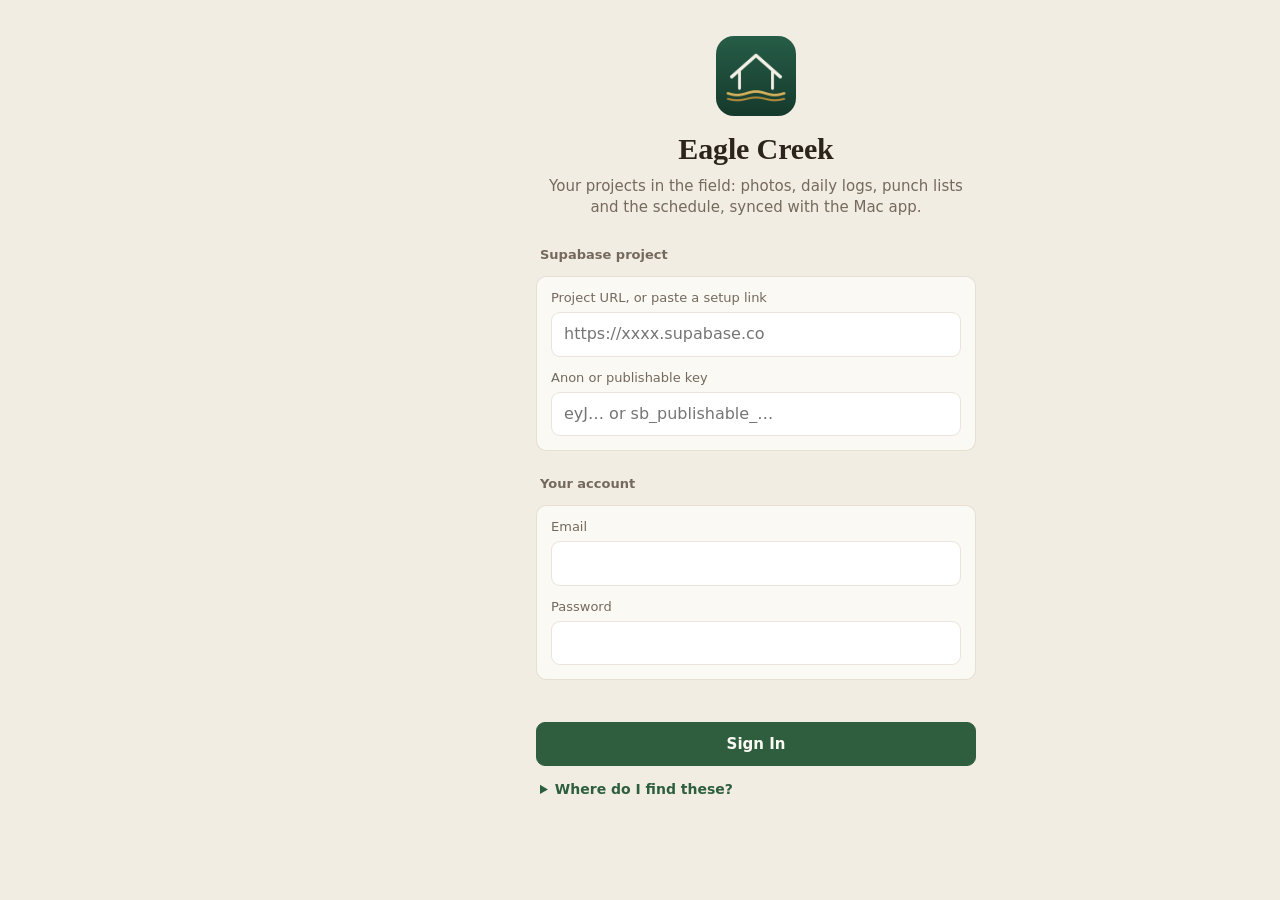
==== index.html @ 63105e5f "Add Trips & Mileage, Canadian dollars, contributions and days in the US - Trips tab: start a trip (d" ====
<!doctype html>
<html lang="en" data-theme="light">
<head>
<meta charset="utf-8">
<meta name="viewport" content="width=device-width, initial-scale=1, viewport-fit=cover">
<title>Eagle Creek</title>
<meta name="description" content="Eagle Creek in the field: projects, photos, daily logs, punch lists, schedules, documents and the calendar, synced with the Mac app.">
<meta name="theme-color" content="#F2EDE3">
<meta name="apple-mobile-web-app-capable" content="yes">
<meta name="mobile-web-app-capable" content="yes">
<meta name="apple-mobile-web-app-status-bar-style" content="default">
<meta name="apple-mobile-web-app-title" content="Eagle Creek">
<meta name="format-detection" content="telephone=no">
<link rel="manifest" href="manifest.webmanifest">
<link rel="icon" href="icon-32.png" sizes="32x32">
<link rel="apple-touch-icon" href="icon-180.png">
<script>
  // Light, Dark or match the device, chosen in Settings (Light by default, like the Mac app).
  (function () {
    var choice = 'light';
    try { choice = localStorage.getItem('ec-theme') || 'light'; } catch (e) {}
    var dark = choice === 'dark' || (choice === 'system' && window.matchMedia && matchMedia('(prefers-color-scheme: dark)').matches);
    document.documentElement.setAttribute('data-theme', dark ? 'dark' : 'light');
    document.querySelector('meta[name=theme-color]').setAttribute('content', dark ? '#1B1916' : '#F2EDE3');
  })();
</script>
<link rel="stylesheet" href="app.css">
</head>
<body>
<div id="app">
  <header class="top" id="top"></header>
  <main id="main"><div class="loading">Loading…</div></main>
  <nav class="tabs" id="tabs" aria-label="Screens"></nav>
</div>
<div id="sheet-root"></div>
<div id="toast" role="status" aria-live="polite"></div>
<input type="file" id="picker" hidden>
<script src="app.js"></script>
<script src="plans.js"></script>
<script src="contacts.js"></script>
  <script src="books.js"></script>
  <script src="budget.js"></script>
  <script src="money.js"></script>
  <script src="contracts.js"></script>
  <script src="travel.js"></script>
</body>
</html>
---- app.css ----
/* Eagle Creek — the Mac app's look on a phone: forest green, brass, saddle leather and
   parchment; flat cards with a hairline edge; serif headings and figures (New York). */
:root {
  --forest: #2E5E3E; --gold: #8F6E22; --leather: #86562F;
  --olive: #6B7A2E; --spruce: #2F6A5E; --plum: #7A4A5C; --tan: #9C7A4E; --clay: #A0573A;
  --walnut: #5E4632; --slate: #4A6679; --stone: #7C7469; --sage: #5F7F55;
  --success: #4A7533; --warning: #A8640F; --danger: #A63A2C;
  --page: #F2EDE3; --card: #FBF9F4; --sidebar: #E9E1D2; --field: #FFFFFF;
  --stroke: rgba(134, 86, 47, .16); --fill: rgba(134, 86, 47, .08); --divider: rgba(134, 86, 47, .13);
  --text: #2B241D; --muted: #74695C; --faint: #A0968A; --on-accent: #FBF9F4;
  --serif: ui-serif, "New York", "Iowan Old Style", Georgia, "Times New Roman", serif;
  --sans: -apple-system, BlinkMacSystemFont, "SF Pro Text", "Segoe UI", Roboto, system-ui, sans-serif;
  --radius: 10px;
  --safe-top: env(safe-area-inset-top, 0px);
  --safe-bottom: env(safe-area-inset-bottom, 0px);
  color-scheme: light;
}
:root[data-theme="dark"] {
  --forest: #4F8C60; --gold: #D2AE5A; --leather: #C99467;
  --olive: #B2BF6E; --spruce: #79B5A6; --plum: #C990A5; --tan: #CFAE80; --clay: #DB8F6E;
  --walnut: #B79A7E; --slate: #93AEC4; --stone: #A79F94; --sage: #A3C291;
  --success: #8DBA6F; --warning: #E39E43; --danger: #E5735E;
  --page: #1B1916; --card: #26231F; --sidebar: #201D19; --field: #1F1C19;
  --stroke: rgba(210, 174, 90, .14); --fill: rgba(210, 174, 90, .08); --divider: rgba(210, 174, 90, .11);
  --text: #EFE8DC; --muted: #A79F94; --faint: #7C7469; --on-accent: #FBF9F4;
  color-scheme: dark;
}

* { box-sizing: border-box; }
html { -webkit-text-size-adjust: 100%; background: var(--page); }
body {
  margin: 0; background: var(--page); color: var(--text);
  font: 16px/1.4 var(--sans); -webkit-font-smoothing: antialiased;
  overscroll-behavior-y: none;
}
button, input, select, textarea { font: inherit; color: inherit; }
a { color: var(--forest); text-decoration: none; }
h1, h2 { font-family: var(--serif); font-weight: 600; margin: 0; letter-spacing: -.005em; }
h1 { font-size: 22px; }
h2 { font-size: 17px; }
.muted { color: var(--muted); }
.small { font-size: 13px; }
.num { font-variant-numeric: tabular-nums; }
.hidden { display: none !important; }
.sr { position: absolute; width: 1px; height: 1px; overflow: hidden; clip: rect(0 0 0 0); }

/* ---------- Frame ---------- */
#app { min-height: 100vh; min-height: 100dvh; display: flex; flex-direction: column; }
header.top {
  position: sticky; top: 0; z-index: 20;
  padding: calc(var(--safe-top) + 8px) 12px 8px 16px;
  background: color-mix(in srgb, var(--page) 90%, transparent);
  backdrop-filter: saturate(1.3) blur(14px); -webkit-backdrop-filter: saturate(1.3) blur(14px);
  border-bottom: 1px solid var(--divider);
  display: flex; align-items: center; gap: 8px; min-height: 54px;
}
header.top.has-back { padding-left: 4px; }
header.top .title { flex: 1; min-width: 0; }
header.top .title h1 { white-space: nowrap; overflow: hidden; text-overflow: ellipsis; }
header.top .title .sub { font-size: 13px; color: var(--muted); white-space: nowrap; overflow: hidden; text-overflow: ellipsis; margin-top: 1px; }
main { flex: 1; width: 100%; max-width: 760px; margin: 0 auto; padding: 14px 16px calc(var(--safe-bottom) + 92px); }
.loading { padding: 60px 0; text-align: center; color: var(--muted); }

nav.tabs {
  position: fixed; left: 0; right: 0; bottom: 0; z-index: 30;
  display: flex; justify-content: space-around;
  padding: 5px 4px calc(var(--safe-bottom) + 5px);
  background: color-mix(in srgb, var(--sidebar) 94%, transparent);
  backdrop-filter: saturate(1.3) blur(14px); -webkit-backdrop-filter: saturate(1.3) blur(14px);
  border-top: 1px solid var(--divider);
}
nav.tabs .brand { display: none; }
nav.tabs a.wide-only { display: none; }
nav.tabs a {
  flex: 1; max-width: 120px; display: flex; flex-direction: column; align-items: center; gap: 2px;
  color: var(--muted); font-size: 11px; font-weight: 500; padding: 4px 0; border-radius: 8px;
  -webkit-tap-highlight-color: transparent;
}
nav.tabs a .ic { width: 25px; height: 25px; color: var(--tint); opacity: .62; }
nav.tabs a.on { color: var(--text); font-weight: 600; }
nav.tabs a.on .ic { opacity: 1; }

/* iPad landscape and computers: a sidebar, like the Mac. */
@media (min-width: 900px) {
  #app { padding-left: 232px; }
  nav.tabs {
    top: 0; bottom: 0; right: auto; width: 232px; flex-direction: column; justify-content: flex-start; gap: 2px;
    padding: calc(var(--safe-top) + 16px) 10px 16px; border-top: 0; border-right: 1px solid var(--divider);
    background: var(--sidebar);
  }
  nav.tabs .brand { display: flex; align-items: center; gap: 10px; padding: 2px 8px 16px; font-family: var(--serif); font-size: 19px; font-weight: 600; color: var(--text); }
  nav.tabs .brand img { width: 30px; height: 30px; border-radius: 7px; }
  nav.tabs a { flex: none; max-width: none; flex-direction: row; gap: 10px; font-size: 15px; padding: 8px 10px; }
  nav.tabs a.wide-only { display: flex; margin-top: auto; }
  nav.tabs a .ic { width: 20px; height: 20px; opacity: 1; }
  nav.tabs a.on { background: color-mix(in srgb, var(--forest) 14%, transparent); }
  main { padding-bottom: 40px; }
  #toast { bottom: 28px !important; }
}

/* ---------- Icons ---------- */
.ic { width: 20px; height: 20px; flex: none; stroke: currentColor; fill: none; stroke-width: 1.7; stroke-linecap: round; stroke-linejoin: round; }

/* ---------- Buttons ---------- */
.btn {
  display: inline-flex; align-items: center; justify-content: center; gap: 7px;
  min-height: 44px; padding: 0 16px; border-radius: 9px; border: 1px solid var(--stroke);
  background: var(--card); color: var(--text); font-weight: 500; font-size: 15px; cursor: pointer;
  -webkit-tap-highlight-color: transparent; white-space: nowrap;
}
.btn .ic { width: 18px; height: 18px; }
.btn:active { background: var(--fill); }
.btn.primary { background: var(--forest); border-color: var(--forest); color: var(--on-accent); font-weight: 600; }
.btn.primary:active { filter: brightness(.92); }
.btn.danger { color: var(--danger); }
.btn.link { background: none; border: 0; color: var(--forest); padding: 0 4px; min-height: 32px; font-weight: 500; }
.btn.block { width: 100%; }
.btn.sm { min-height: 34px; padding: 0 12px; font-size: 14px; border-radius: 8px; }
.btn[disabled] { opacity: .45; pointer-events: none; }
.btn-row { display: flex; gap: 10px; }
.btn-row > .btn { flex: 1; }
.icon-btn {
  width: 40px; height: 40px; border-radius: 9px; border: 0; background: transparent; color: var(--forest);
  display: inline-flex; align-items: center; justify-content: center; cursor: pointer; flex: none;
  -webkit-tap-highlight-color: transparent;
}
.icon-btn .ic { width: 23px; height: 23px; }
.icon-btn:active { background: var(--fill); }

/* Quick actions on a project's overview */
.actions { display: grid; grid-template-columns: repeat(3, 1fr); gap: 10px; margin-bottom: 14px; }
.action {
  display: flex; flex-direction: column; align-items: center; justify-content: center; gap: 6px; min-height: 76px;
  padding: 12px 6px; border-radius: var(--radius); background: var(--card); border: 1px solid var(--stroke);
  color: var(--text); font-size: 13px; font-weight: 500; cursor: pointer; text-align: center;
  -webkit-tap-highlight-color: transparent;
}
.action .ic { width: 25px; height: 25px; color: var(--forest); }
.action:active { background: var(--fill); }

/* ---------- Cards (the Mac's Card: serif title, link on the right) ---------- */
.card { background: var(--card); border: 1px solid var(--stroke); border-radius: var(--radius); padding: 14px 16px; margin-bottom: 14px; }
.card-head { display: flex; align-items: baseline; justify-content: space-between; gap: 8px; margin: 0 0 10px; }
.card-head h2 { font-size: 17px; }
.card-head .btn.link { font-size: 15px; min-height: 0; }
.card.flush { padding: 0; overflow: hidden; }
.card.flush > .card-head { padding: 13px 16px 0; margin-bottom: 4px; }

/* Grouped lists */
.row {
  display: flex; align-items: center; gap: 12px; padding: 11px 16px; min-height: 52px; width: 100%;
  color: inherit; cursor: pointer; background: none; border: 0; text-align: left; position: relative;
  -webkit-tap-highlight-color: transparent;
}
.row + .row::before { content: ""; position: absolute; top: 0; left: 16px; right: 0; border-top: 1px solid var(--divider); }
.row:active { background: var(--fill); }
.row .main { flex: 1; min-width: 0; }
.row .t { font-weight: 500; overflow: hidden; text-overflow: ellipsis; overflow-wrap: anywhere; }
.row .s { font-size: 13px; color: var(--muted); margin-top: 2px; overflow-wrap: anywhere; }
.row .s.alert { color: var(--danger); }
.row .end { flex: none; text-align: right; font-size: 13px; color: var(--muted); display: flex; flex-direction: column; align-items: flex-end; gap: 3px; }
.row .chev { color: var(--faint); width: 16px; height: 16px; }
.row .glyph { width: 22px; height: 22px; flex: none; color: var(--tint, var(--forest)); }
.row.static { cursor: default; }
.row.static:active { background: none; }
.group-toggle { display: flex; align-items: center; justify-content: space-between; width: 100%; background: none; border: 0; padding: 4px 2px; margin: 4px 0 8px; cursor: pointer; color: var(--text); }
.group-toggle h2 { font-size: 17px; }
.group-toggle .ic { color: var(--muted); width: 18px; height: 18px; transition: transform .15s; }
.group-toggle.open .ic { transform: rotate(90deg); }
.page-bar { display: flex; align-items: center; justify-content: space-between; gap: 10px; margin: 0 2px 10px; min-height: 34px; }
.page-bar .count { color: var(--muted); font-size: 15px; }
.check-label { display: inline-flex; align-items: center; gap: 7px; font-size: 15px; color: var(--text); cursor: pointer; }
.check-label input { width: 19px; height: 19px; accent-color: var(--forest); margin: 0; }

/* Status pill (the Mac's StatusPill): dot in the status colour, label in text colour. */
.pill {
  display: inline-flex; align-items: center; gap: 5px; padding: 2px 8px; border-radius: 999px;
  font-size: 12.5px; font-weight: 500; white-space: nowrap; line-height: 1.5; color: var(--text);
  background: color-mix(in srgb, var(--c, var(--stone)) 13%, transparent);
}
.pill::before { content: ""; width: 7px; height: 7px; border-radius: 50%; background: var(--c, var(--stone)); flex: none; }
.dot-label { display: inline-flex; align-items: center; gap: 5px; }
.dot-label::before { content: ""; width: 6px; height: 6px; border-radius: 50%; background: var(--c, var(--stone)); flex: none; }
.alert-text { color: var(--danger); }

/* Metric tiles (the Mac's MetricTile): brass title, serif figure, a light wash. */
.tiles { display: grid; grid-template-columns: repeat(3, 1fr); gap: 10px; margin-bottom: 14px; }
.tile {
  --a: var(--gold);
  padding: 11px 12px; border-radius: var(--radius); min-width: 0;
  background: linear-gradient(color-mix(in srgb, var(--a) 7%, transparent), color-mix(in srgb, var(--a) 7%, transparent)), var(--card);
  border: 1px solid color-mix(in srgb, var(--a) 22%, transparent);
}
.tile .tt { font-size: 13px; font-weight: 500; color: var(--a); line-height: 1.25; overflow-wrap: anywhere; }
.tile .tv { font-family: var(--serif); font-size: 23px; font-weight: 600; font-variant-numeric: tabular-nums; margin-top: 2px; white-space: nowrap; overflow: hidden; text-overflow: ellipsis; }
.tile .td { font-size: 12px; color: var(--muted); margin-top: 1px; line-height: 1.3; overflow: hidden; display: -webkit-box; -webkit-line-clamp: 2; -webkit-box-orient: vertical; overflow-wrap: anywhere; }
.progress { height: 5px; border-radius: 3px; background: var(--fill); overflow: hidden; margin-top: 6px; }
.progress > i { display: block; height: 100%; background: var(--forest); border-radius: 3px; }

/* Page switcher inside a project (the Mac's section pages) */
.seg { display: flex; gap: 6px; overflow-x: auto; scrollbar-width: none; margin: 0 -16px 14px; padding: 2px 16px; scroll-padding: 0 16px; -webkit-overflow-scrolling: touch; }
.seg::-webkit-scrollbar { display: none; }
.seg a, .seg button {
  flex: none; padding: 7px 13px; border-radius: 999px; background: var(--fill); color: var(--text);
  font-size: 14px; font-weight: 500; border: 0; cursor: pointer; white-space: nowrap; -webkit-tap-highlight-color: transparent;
}
.seg .on { background: var(--forest); color: var(--on-accent); font-weight: 600; }
/* The pages inside a section: underlined tabs under the section pills. */
.seg + .seg.sub { margin-top: -6px; }
.seg.sub { gap: 18px; border-bottom: 1px solid var(--divider); padding-bottom: 0; margin-bottom: 14px; }
.seg.sub a, .seg.sub button { background: none; border-radius: 0; padding: 6px 0 9px; color: var(--muted); font-size: 14.5px; border-bottom: 2px solid transparent; margin-bottom: -1px; }
.seg.sub .on { background: none; color: var(--text); border-bottom-color: var(--forest); }
.segmented { display: flex; background: var(--fill); border-radius: 9px; padding: 2px; gap: 2px; }
.segmented button { flex: 1; min-width: 0; border: 0; background: transparent; padding: 8px 4px; border-radius: 7px; font-size: 13.5px; font-weight: 500; cursor: pointer; color: var(--text); white-space: nowrap; overflow: hidden; text-overflow: ellipsis; }
.segmented button.on { background: var(--card); box-shadow: 0 1px 2px rgba(0, 0, 0, .12), 0 0 0 .5px var(--stroke); font-weight: 600; }

/* Empty states (the Mac's ContentUnavailableView) */
.empty { padding: 30px 20px; text-align: center; }
.empty .ic { width: 34px; height: 34px; color: var(--faint); margin-bottom: 8px; }
.empty .et { font-weight: 600; font-size: 17px; }
.empty .ed { color: var(--muted); font-size: 15px; margin: 4px auto 0; max-width: 34ch; }
.empty .btn { margin-top: 14px; }
.empty .btn-row .btn { margin-top: 0; flex: 0 0 auto; }
.empty-line { padding: 14px 16px; color: var(--muted); font-size: 15px; }
.all-clear { display: flex; align-items: center; gap: 8px; padding: 13px 16px; color: var(--muted); font-size: 15px; }
.all-clear .ic { color: var(--success); }

/* ---------- Forms (grouped, like the Mac's Form) ---------- */
.form-section { margin-bottom: 18px; }
.form-section > .fs-head { display: flex; align-items: center; justify-content: space-between; gap: 8px; font-size: 13px; font-weight: 600; color: var(--muted); margin: 0 4px 6px; min-height: 30px; }
.form-section > .fs-foot { font-size: 13px; color: var(--muted); margin: 6px 4px 0; }
.form-card { background: var(--card); border: 1px solid var(--stroke); border-radius: var(--radius); padding: 12px 14px 2px; }
.field { display: block; margin-bottom: 12px; min-width: 0; }
.field > span { display: block; font-size: 13px; font-weight: 500; color: var(--muted); margin-bottom: 5px; }
.input, .field input, .field select, .field textarea {
  width: 100%; min-height: 44px; padding: 10px 12px; border-radius: 9px; display: block;
  border: 1px solid var(--stroke); background: var(--field); color: var(--text); font-size: 16px;
  -webkit-appearance: none; appearance: none; min-width: 0;
}
.field input[type=date], .field input[type=time] { line-height: 22px; }
.field input[type=range] { -webkit-appearance: auto; appearance: auto; accent-color: var(--forest); padding: 0; border: 0; background: none; min-height: 36px; }
.field select { background-image: linear-gradient(45deg, transparent 50%, var(--muted) 50%), linear-gradient(135deg, var(--muted) 50%, transparent 50%); background-position: calc(100% - 18px) 19px, calc(100% - 13px) 19px; background-size: 5px 5px; background-repeat: no-repeat; padding-right: 32px; }
.field textarea { min-height: 46px; resize: none; line-height: 1.45; overflow: hidden; }
.input:focus, .field input:focus, .field select:focus, .field textarea:focus { outline: 2px solid color-mix(in srgb, var(--forest) 55%, transparent); outline-offset: -1px; }
.two { display: grid; grid-template-columns: 1fr 1fr; gap: 10px; }
.crew-grid { display: grid; grid-template-columns: minmax(0, 1.6fr) minmax(0, .7fr) minmax(0, .7fr); gap: 8px; }
.toggle { display: flex; align-items: center; justify-content: space-between; gap: 12px; min-height: 44px; margin-bottom: 10px; font-size: 15px; cursor: pointer; }
.toggle input { appearance: none; -webkit-appearance: none; width: 51px; height: 31px; border-radius: 16px; background: var(--fill); position: relative; cursor: pointer; border: 1px solid var(--stroke); flex: none; transition: background .15s; margin: 0; }
.toggle input::after { content: ""; position: absolute; top: 2px; left: 2px; width: 25px; height: 25px; border-radius: 50%; background: #fff; box-shadow: 0 1px 3px rgba(0,0,0,.25); transition: transform .15s; }
.toggle input:checked { background: var(--forest); border-color: var(--forest); }
.toggle input:checked::after { transform: translateX(20px); }
.chips { display: flex; flex-wrap: wrap; gap: 6px; margin: -4px 0 12px; }
.chips button { border: 1px solid var(--stroke); background: var(--field); border-radius: 999px; padding: 5px 11px; font-size: 13.5px; cursor: pointer; color: var(--text); }
.chips button:active, .chips button.on { background: var(--forest); color: var(--on-accent); border-color: var(--forest); }
.search { position: relative; margin-bottom: 14px; }
.search input { padding-left: 38px; background: var(--card); }
.search .ic { position: absolute; left: 12px; top: 12px; color: var(--muted); }
.crew { border-top: 1px solid var(--divider); padding-top: 12px; margin-top: 2px; }
.crew:first-child { border-top: 0; padding-top: 0; margin-top: 0; }
.crew-head { display: flex; justify-content: space-between; align-items: center; margin-bottom: 4px; font-size: 13px; font-weight: 600; color: var(--muted); }
.saved-note { font-size: 13px; color: var(--muted); text-align: center; margin: 4px 0 12px; min-height: 18px; }

/* ---------- Photos ---------- */
.grid { display: grid; grid-template-columns: repeat(auto-fill, minmax(104px, 1fr)); gap: 3px; border-radius: var(--radius); overflow: hidden; }
.thumb { position: relative; aspect-ratio: 1; background: var(--fill); border: 0; padding: 0; cursor: pointer; overflow: hidden; display: flex; align-items: center; justify-content: center; color: var(--faint); }
.thumb img { width: 100%; height: 100%; object-fit: cover; display: block; }
.thumb .badge { position: absolute; left: 5px; bottom: 5px; background: rgba(27, 25, 22, .62); color: #fff; font-size: 11px; font-weight: 500; padding: 1px 6px; border-radius: 5px; }
.day-label { font-size: 13px; font-weight: 600; color: var(--muted); margin: 16px 4px 6px; }
.day-label:first-child { margin-top: 4px; }

/* ---------- Sheets ---------- */
.sheet-backdrop { position: fixed; inset: 0; z-index: 50; background: rgba(27, 22, 16, .4); display: flex; align-items: flex-end; justify-content: center; animation: fade .15s ease-out; }
.sheet {
  width: 100%; max-width: 600px; max-height: calc(100dvh - var(--safe-top) - 20px); overflow-y: auto; overscroll-behavior: contain;
  background: var(--page); border-radius: 14px 14px 0 0; padding: 6px 16px calc(var(--safe-bottom) + 16px);
  box-shadow: 0 -6px 24px rgba(0,0,0,.16); animation: rise .2s ease-out; -webkit-overflow-scrolling: touch;
}
@media (min-width: 700px) { .sheet-backdrop { align-items: center; padding: 20px; } .sheet { border-radius: 14px; } }
.sheet .grab { width: 36px; height: 5px; border-radius: 3px; background: var(--stroke); margin: 4px auto 10px; }
.sheet-head { display: flex; align-items: center; justify-content: space-between; gap: 10px; margin: 0 0 12px; }
.sheet-head .sh-sub { font-size: 13px; color: var(--muted); margin-top: 2px; }
.sheet-actions { display: flex; gap: 10px; margin-top: 4px; }
.sheet-actions .btn { flex: 1; }
.sheet .form-card { background: var(--card); }
@keyframes rise { from { transform: translateY(40px); opacity: .6; } to { transform: none; opacity: 1; } }
@keyframes fade { from { opacity: 0; } to { opacity: 1; } }

/* ---------- Viewer ---------- */
.viewer { position: fixed; inset: 0; z-index: 60; background: #12100E; color: #F2EDE3; display: flex; flex-direction: column; }
.viewer-bar { display: flex; align-items: center; gap: 6px; padding: calc(var(--safe-top) + 6px) 8px 6px; }
.viewer-bar .t { flex: 1; min-width: 0; font-weight: 600; white-space: nowrap; overflow: hidden; text-overflow: ellipsis; text-align: center; }
.viewer-bar .icon-btn, .viewer-foot .icon-btn { color: #F2EDE3; }
.viewer-body { flex: 1; min-height: 0; display: flex; align-items: center; justify-content: center; overflow: auto; position: relative; touch-action: pan-x pan-y pinch-zoom; }
.viewer-body > img { max-width: 100%; max-height: 100%; object-fit: contain; user-select: none; -webkit-user-select: none; }
.viewer-body iframe { width: 100%; height: 100%; border: 0; background: #fff; }
.viewer-msg { padding: 24px; text-align: center; color: #CFC6B8; max-width: 36ch; }
.pdf-pages { align-self: flex-start; width: 100%; padding: 8px 0 20px; display: flex; flex-direction: column; align-items: center; gap: 10px; min-width: min-content; }
.pdf-page { background: #fff; box-shadow: 0 1px 6px rgba(0,0,0,.4); flex: none; }
.pdf-page canvas { display: block; width: 100%; height: 100%; }
.viewer-nav { position: absolute; top: 50%; transform: translateY(-50%); width: 44px; height: 64px; border: 0; background: rgba(0,0,0,.28); color: #fff; border-radius: 10px; display: flex; align-items: center; justify-content: center; cursor: pointer; }
.viewer-nav.prev { left: 6px; } .viewer-nav.next { right: 6px; }
.viewer-foot { padding: 8px 12px calc(var(--safe-bottom) + 10px); display: flex; flex-direction: column; gap: 8px; align-items: center; font-size: 13px; color: #CFC6B8; }
.viewer-foot .btns { display: flex; gap: 8px; flex-wrap: wrap; justify-content: center; }
.viewer-foot .btn { background: rgba(255,255,255,.1); color: #F2EDE3; border-color: transparent; }
.viewer-foot .btn.danger { color: #E5735E; }
.zoom { display: flex; align-items: center; gap: 4px; }

/* ---------- Calendar ---------- */
.week-strip { display: grid; grid-template-columns: repeat(7, 1fr); gap: 2px; margin-bottom: 12px; }
.week-strip button { border: 0; background: transparent; padding: 4px 0; border-radius: 10px; cursor: pointer; display: flex; flex-direction: column; align-items: center; gap: 2px; color: var(--text); -webkit-tap-highlight-color: transparent; }
.week-strip .dow { font-size: 11px; color: var(--muted); font-weight: 600; }
.week-strip .dn { font-family: var(--serif); font-size: 19px; font-weight: 600; width: 36px; height: 36px; display: flex; align-items: center; justify-content: center; border-radius: 50%; font-variant-numeric: tabular-nums; }
.week-strip .today .dn { color: var(--clay); }
.week-strip .sel .dn { background: var(--forest); color: var(--on-accent); }
.week-strip .mark { width: 5px; height: 5px; border-radius: 50%; background: transparent; }
.week-strip .has .mark { background: var(--gold); }
.cal-nav { display: flex; align-items: center; justify-content: space-between; margin-bottom: 6px; }
.cal-nav h2 { flex: 1; text-align: center; font-size: 19px; }
.cal-tools { display: flex; gap: 10px; align-items: center; margin-bottom: 14px; }
.cal-tools .segmented { flex: 1; }
.ev-bar { width: 4px; align-self: stretch; border-radius: 2px; background: var(--c, var(--forest)); flex: none; }
.ev-time { width: 66px; flex: none; font-size: 13px; color: var(--muted); font-variant-numeric: tabular-nums; }
.done-t { text-decoration: line-through; color: var(--muted); }
.diamond { color: var(--gold); font-size: .85em; }

/* Punch list checkbox (the Mac's square check) */
.check { width: 30px; height: 30px; flex: none; display: flex; align-items: center; justify-content: center; background: none; border: 0; padding: 0; cursor: pointer; color: var(--faint); margin: -4px -2px -4px -4px; }
.check .box { width: 22px; height: 22px; border-radius: 5px; border: 1.7px solid currentColor; display: flex; align-items: center; justify-content: center; }
.check .box .ic { width: 15px; height: 15px; stroke-width: 3; color: transparent; }
.check.on { color: var(--success); }
.check.on .box { background: var(--success); }
.check.on .box .ic { color: #fff; }
.pnum { width: 24px; flex: none; text-align: right; color: var(--muted); font-variant-numeric: tabular-nums; font-size: 15px; }

/* Sync status in the header (the Mac's sync bar) */
.sync-pill { display: inline-flex; align-items: center; gap: 6px; padding: 6px 10px; border-radius: 999px; background: var(--fill); font-size: 12px; font-weight: 500; color: var(--muted); border: 0; cursor: pointer; white-space: nowrap; max-width: 46vw; overflow: hidden; text-overflow: ellipsis; flex: none; }
.sync-pill i { width: 7px; height: 7px; border-radius: 50%; background: var(--success); flex: none; }
.sync-pill.busy i { background: var(--gold); animation: pulse 1s infinite alternate; }
.sync-pill.wait i { background: var(--stone); }
.sync-pill.err { color: var(--warning); }
.sync-pill.err i { background: var(--warning); }
@keyframes pulse { to { opacity: .3; } }
.banner { display: flex; gap: 10px; align-items: flex-start; border-radius: var(--radius); padding: 10px 14px; margin-bottom: 14px; font-size: 14px; background: color-mix(in srgb, var(--c, var(--warning)) 12%, var(--card)); border: 1px solid color-mix(in srgb, var(--c, var(--warning)) 28%, transparent); }
.banner .ic { color: var(--c, var(--warning)); margin-top: 1px; }

#toast { position: fixed; left: 50%; bottom: calc(var(--safe-bottom) + 80px); transform: translateX(-50%) translateY(16px); opacity: 0; z-index: 70; background: #2B241D; color: #FBF9F4; padding: 10px 16px; border-radius: 10px; font-size: 14px; font-weight: 500; transition: opacity .2s, transform .2s; pointer-events: none; max-width: calc(100vw - 32px); box-shadow: 0 6px 20px rgba(0,0,0,.22); text-align: center; }
:root[data-theme="dark"] #toast { background: #EFE8DC; color: #1B1916; }
#toast.show { opacity: 1; transform: translateX(-50%); }

/* ---------- Sign in ---------- */
.welcome { max-width: 440px; margin: 0 auto; padding-top: calc(var(--safe-top) + 22px); }
.welcome .logo { width: 80px; height: 80px; border-radius: 18px; display: block; margin: 0 auto 12px; }
.welcome h1 { text-align: center; font-size: 30px; }
.welcome .lede { text-align: center; color: var(--muted); margin: 6px 0 22px; font-size: 15px; }
details.help { margin: 14px 4px 0; font-size: 14px; color: var(--muted); }
details.help summary { cursor: pointer; font-weight: 600; color: var(--forest); }
details.help ol { padding-left: 20px; margin: 8px 0 0; }
details.help li + li { margin-top: 6px; }
.err-text { color: var(--danger); font-size: 14px; margin: 0 0 10px; min-height: 1em; }
.kv { display: flex; justify-content: space-between; gap: 12px; padding: 11px 0; font-size: 15px; }
.kv + .kv { border-top: 1px solid var(--divider); }
.kv span:last-child { color: var(--muted); text-align: right; overflow-wrap: break-word; }
.kv span.alert-text { color: var(--danger); }
.note { font-size: 13px; color: var(--muted); margin: 8px 0 2px; }

/* ---------- Plan reader (plans.js) ---------- */
.plan { position: fixed; inset: 0; z-index: 60; background: #12100E; color: #F2EDE3; display: flex; flex-direction: column; user-select: none; -webkit-user-select: none; }
.plan-top { display: flex; align-items: center; gap: 2px; padding: calc(var(--safe-top) + 6px) 6px 6px; background: #1B1916; border-bottom: 1px solid rgba(255,255,255,.08); }
.plan-top .icon-btn { color: #F2EDE3; }
.plan-top .icon-btn[disabled] { opacity: .3; }
.plan-title { flex: 1; min-width: 0; background: none; border: 0; color: #F2EDE3; text-align: left; padding: 4px 6px; cursor: pointer; border-radius: 8px; display: flex; flex-direction: column; }
.plan-title:active { background: rgba(255,255,255,.08); }
.plan-title .pt-name { font-family: var(--serif); font-weight: 600; font-size: 17px; white-space: nowrap; overflow: hidden; text-overflow: ellipsis; }
.plan-title .pt-sub { font-size: 12.5px; color: #CFC6B8; white-space: nowrap; overflow: hidden; text-overflow: ellipsis; }
.plan-stage { position: relative; flex: 1; min-height: 0; overflow: hidden; background: #3A3530; touch-action: none; cursor: grab; }
.plan-stage:active { cursor: grabbing; }
.plan-base, .plan-detail { position: absolute; left: 0; top: 0; transform-origin: 0 0; will-change: transform; image-rendering: auto; }
.plan-base { background: #fff; box-shadow: 0 2px 14px rgba(0,0,0,.45); }
.plan-detail { pointer-events: none; }
.plan-ink { position: absolute; inset: 0; width: 100%; height: 100%; pointer-events: none; overflow: visible; }
.plan-loupe { position: absolute; width: 128px; height: 128px; border-radius: 50%; border: 3px solid #fff; box-shadow: 0 4px 18px rgba(0,0,0,.5); display: none; pointer-events: none; background: #fff; }
.plan-msg { position: absolute; inset: 0; display: flex; align-items: center; justify-content: center; text-align: center; padding: 24px; color: #CFC6B8; }
.plan-chip { position: absolute; right: 10px; top: 10px; display: inline-flex; align-items: center; gap: 6px; border: 0; border-radius: 999px; padding: 7px 12px; background: rgba(27, 25, 22, .78); color: #F2EDE3; font-size: 13px; font-weight: 600; cursor: pointer; backdrop-filter: blur(8px); -webkit-backdrop-filter: blur(8px); }
.plan-chip .ic { width: 16px; height: 16px; }
.plan-bar { background: #1B1916; border-top: 1px solid rgba(255,255,255,.08); padding-bottom: var(--safe-bottom); }
.plan-tools { display: flex; justify-content: space-around; padding: 4px 4px 6px; }
.plan-tools .pt { flex: 1; max-width: 92px; display: flex; flex-direction: column; align-items: center; gap: 2px; padding: 6px 0 5px; border: 0; border-radius: 10px; background: none; color: #CFC6B8; font-size: 11.5px; font-weight: 500; cursor: pointer; -webkit-tap-highlight-color: transparent; }
.plan-tools .pt .ic { width: 24px; height: 24px; }
.plan-tools .pt.on { background: #2E5E3E; color: #fff; }
.plan-tools .pt[disabled] { opacity: .35; }
.plan-help { display: flex; align-items: center; gap: 8px; padding: 8px 10px 4px 14px; min-height: 48px; }
.plan-help .ph-text { flex: 1; font-size: 14px; color: #F2EDE3; line-height: 1.3; }
.plan-help .ph-btns { display: flex; align-items: center; gap: 4px; }
.plan-help .icon-btn { color: #F2EDE3; }
.plan-help .icon-btn.on { background: #2E5E3E; }
.plan-help .btn { background: rgba(255,255,255,.1); border-color: transparent; color: #F2EDE3; }
.plan-help .btn.primary { background: #4F8C60; }
.plan-info { padding: 10px 12px 8px; }
.pi-row { display: flex; align-items: center; gap: 10px; }
.pi-row + .pi-row { margin-top: 8px; }
.pi-row .input { flex: 1; min-height: 40px; padding: 8px 12px; background: #2A2622; border-color: rgba(255,255,255,.12); color: #F2EDE3; }
.pi-row .btn { background: rgba(255,255,255,.1); border-color: transparent; color: #F2EDE3; }
.pi-value { flex: 1; font-size: 15px; color: #CFC6B8; }
.pi-value b { color: #F2EDE3; font-family: var(--serif); font-size: 19px; font-variant-numeric: tabular-nums; margin-right: 2px; }
.pi-dot { width: 14px; height: 14px; border-radius: 50%; flex: none; }
.pi-swatches { display: flex; gap: 6px; }
.pi-swatch { width: 24px; height: 24px; border-radius: 50%; border: 2px solid transparent; cursor: pointer; padding: 0; }
.pi-swatch.on { border-color: #fff; box-shadow: 0 0 0 1.5px rgba(0,0,0,.4); }
.danger-ic { color: #E5735E !important; }
.pi-hint { font-size: 12px; color: #A79F94; margin-top: 6px; }
.plan .plan-dialog .sheet { color: var(--text); }
.plan-dialog, .plan-dialog input, .pi-row input { user-select: text; -webkit-user-select: text; }
.kv span.total-v { color: var(--text); font-family: var(--serif); font-weight: 600; font-size: 17px; font-variant-numeric: tabular-nums; }

/* ---------- Budget, selections, money ---------- */
.card-total { display: inline-flex; align-items: center; gap: 2px; font-family: var(--serif); font-weight: 600; font-size: 16px; font-variant-numeric: tabular-nums; color: var(--text); }
.icon-btn.sm { width: 32px; height: 32px; margin: -6px -8px -6px 0; }
.icon-btn.sm .ic { width: 20px; height: 20px; }
.row .amt { color: var(--text); font-size: 15px; font-variant-numeric: tabular-nums; font-weight: 500; }
.row.na .t, .row.na .s { text-decoration: line-through; opacity: .6; }
.progress.thin { height: 3px; margin-top: 7px; }
.three { display: grid; grid-template-columns: .8fr 1fr 1.2fr; gap: 10px; }
.stack-btns { display: flex; flex-direction: column; gap: 10px; align-items: stretch; max-width: 320px; margin: 16px auto 0; }
.stack-btns .btn { margin-top: 0; }
.field > span.input-with-btn { display: flex; gap: 6px; align-items: center; margin: 0; font-size: 16px; font-weight: 400; color: var(--text); }
.input-with-btn input { flex: 1; }
.warn-text { color: var(--warning) !important; }
.status-chips button.on { background: var(--c, var(--forest)); border-color: var(--c, var(--forest)); }
.tiles.four { grid-template-columns: repeat(2, 1fr); }
@media (min-width: 700px) { .tiles.four { grid-template-columns: repeat(4, 1fr); } }
.tiles.aging { grid-template-columns: repeat(5, minmax(0, 1fr)); gap: 6px; }
.tiles.aging .tile { padding: 8px; }
.tiles.aging .tv { font-size: 16px; }
.tiles.aging .tt { font-size: 11px; }
.filters { display: flex; gap: 8px; margin: -4px 0 14px; flex-wrap: wrap; }
.filters .input, .filters select { flex: 1 1 140px; min-height: 38px; padding: 7px 30px 7px 10px; font-size: 15px; background-color: var(--card); width: auto; }
.filters select { background-image: linear-gradient(45deg, transparent 50%, var(--muted) 50%), linear-gradient(135deg, var(--muted) 50%, transparent 50%); background-position: calc(100% - 16px) 16px, calc(100% - 11px) 16px; background-size: 5px 5px; background-repeat: no-repeat; -webkit-appearance: none; appearance: none; }
.inline-date { display: flex; align-items: center; gap: 8px; flex: 1 1 200px; font-size: 14px; color: var(--muted); }
.inline-date .input { flex: 1; }
.cash-chart { display: flex; align-items: flex-end; gap: 6px; height: 150px; padding: 6px 0 0; }
.cc-col { flex: 1; display: flex; flex-direction: column; align-items: center; height: 100%; min-width: 0; }
.cc-bars { flex: 1; width: 100%; display: flex; align-items: flex-end; justify-content: center; gap: 3px; }
.cc-bars i { display: block; width: 40%; max-width: 18px; border-radius: 3px 3px 0 0; min-height: 1px; }
.cc-bars i.in, .cc-legend i.in { background: var(--forest); }
.cc-bars i.out, .cc-legend i.out { background: var(--clay); }
.cc-label { font-size: 11px; color: var(--muted); margin-top: 4px; }
.cc-legend { display: flex; gap: 14px; font-size: 12px; color: var(--muted); margin: 8px 0 2px; }
.cc-legend span { display: inline-flex; align-items: center; gap: 5px; }
.cc-legend i { width: 9px; height: 9px; border-radius: 2px; display: inline-block; }
.bva { padding: 0 16px 10px; font-size: 14px; }
.bva-row { display: grid; grid-template-columns: 1.3fr 1fr 1fr 1fr; gap: 6px; padding: 7px 0; font-variant-numeric: tabular-nums; }
.bva-row + .bva-row { border-top: 1px solid var(--divider); }
.bva-row span:not(:first-child) { text-align: right; }
.bva-row.head { font-size: 12px; font-weight: 600; color: var(--muted); }
.bva-row.total { font-weight: 600; }
.mini-thumb { width: 40px; height: 40px; border-radius: 6px; overflow: hidden; background: var(--fill); flex: none; display: flex; align-items: center; justify-content: center; color: var(--faint); }
.mini-thumb img { width: 100%; height: 100%; object-fit: cover; }
details.draw-items { padding: 0 16px 10px; font-size: 15px; }
details.draw-items summary { cursor: pointer; color: var(--forest); font-weight: 500; padding: 4px 0 8px; }
.draw-files { grid-template-columns: repeat(auto-fill, minmax(72px, 1fr)); }
.card.flush > .card-head .pill { flex: none; }
.btn-row.wrap { flex-wrap: wrap; }
.btn-row.wrap > .btn { flex: 1 1 auto; }
a.kv { color: inherit; }
/* ---------- Trips ---------- */
.receipt-strip { display: grid; grid-template-columns: repeat(auto-fill, minmax(72px, 1fr)); gap: 6px; margin-bottom: 10px; border-radius: var(--radius); overflow: hidden; }
.receipt-strip:empty { display: none; }
.receipt-strip .thumb { border-radius: 8px; }
.chip-check { display: inline-flex; cursor: pointer; }
.chip-check input { position: absolute; opacity: 0; pointer-events: none; }
.chip-check span { border: 1px solid var(--stroke); background: var(--field); border-radius: 999px; padding: 5px 11px; font-size: 13.5px; color: var(--text); }
.chip-check input:checked + span { background: var(--forest); color: var(--on-accent); border-color: var(--forest); }
.chip-check input:focus-visible + span { outline: 2px solid color-mix(in srgb, var(--forest) 55%, transparent); }
.page-bar .count.small { flex: 1; min-width: 0; }
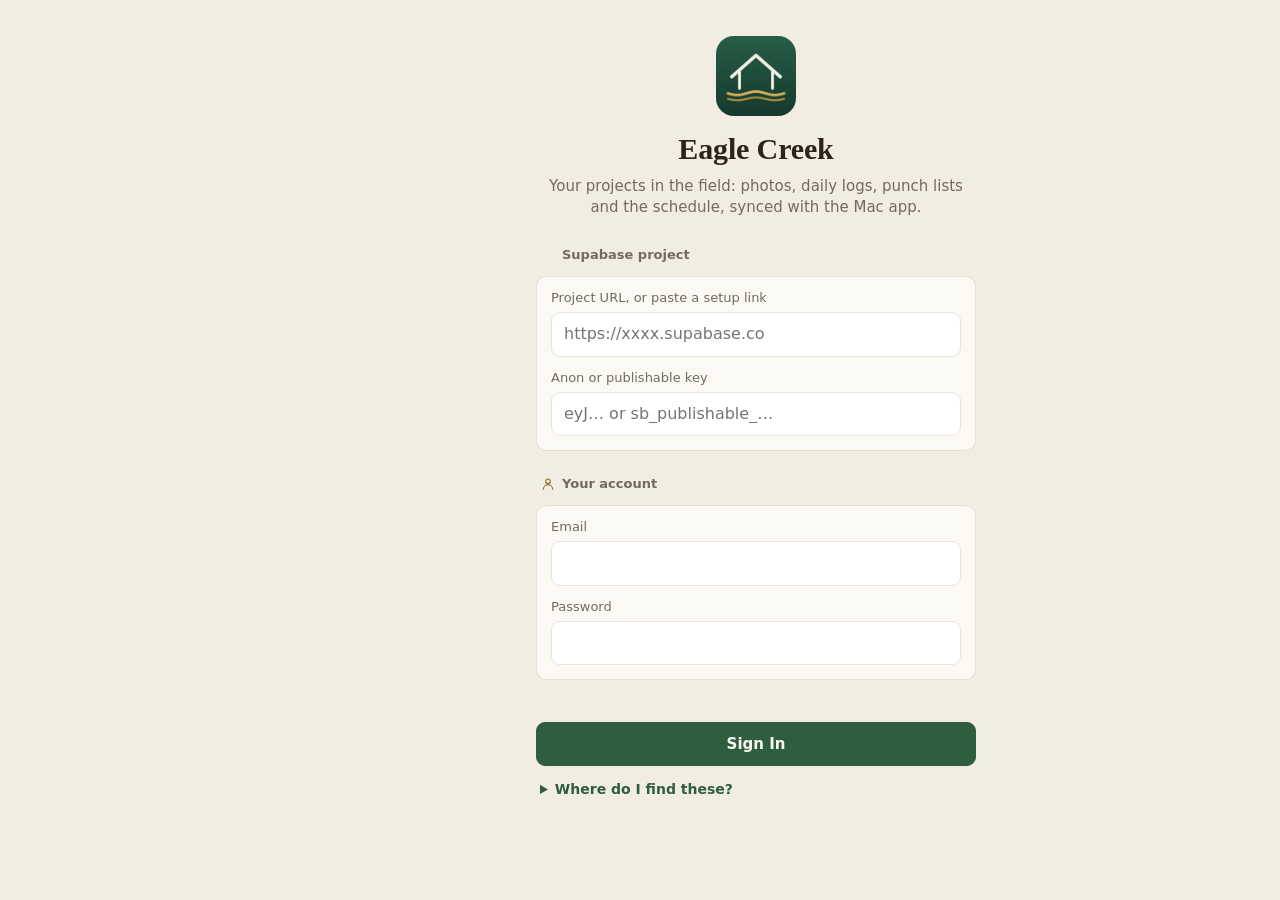
==== commit 7d6d7a16: "Add icons throughout the phone app - icons.js: 40 new line icons in the app's style (trades and room" ====
--- a/index.html
+++ b/index.html
@@ -36,6 +36,7 @@
 <div id="toast" role="status" aria-live="polite"></div>
 <input type="file" id="picker" hidden>
 <script src="app.js"></script>
+<script src="icons.js"></script>
 <script src="plans.js"></script>
 <script src="contacts.js"></script>
   <script src="books.js"></script>
--- a/app.css
+++ b/app.css
@@ -165,8 +165,8 @@
 .row.static:active { background: none; }
 .group-toggle { display: flex; align-items: center; justify-content: space-between; width: 100%; background: none; border: 0; padding: 4px 2px; margin: 4px 0 8px; cursor: pointer; color: var(--text); }
 .group-toggle h2 { font-size: 17px; }
-.group-toggle .ic { color: var(--muted); width: 18px; height: 18px; transition: transform .15s; }
-.group-toggle.open .ic { transform: rotate(90deg); }
+.group-toggle > .ic { color: var(--muted); width: 18px; height: 18px; transition: transform .15s; }
+.group-toggle.open > .ic { transform: rotate(90deg); }
 .page-bar { display: flex; align-items: center; justify-content: space-between; gap: 10px; margin: 0 2px 10px; min-height: 34px; }
 .page-bar .count { color: var(--muted); font-size: 15px; }
 .check-label { display: inline-flex; align-items: center; gap: 7px; font-size: 15px; color: var(--text); cursor: pointer; }
@@ -473,3 +473,25 @@
 .chip-check input:focus-visible + span { outline: 2px solid color-mix(in srgb, var(--forest) 55%, transparent); }
 .page-bar .count.small { flex: 1; min-width: 0; }
 
+
+/* Tags and personal-books links from Eagle Creek Books (v1.3) */
+.tag-row { display: flex; flex-wrap: wrap; gap: 4px; margin-top: 4px; }
+.tag { font-size: 11.5px; font-weight: 600; line-height: 1.1; padding: 3px 8px; border-radius: 999px; color: var(--olive); background: color-mix(in srgb, var(--olive) 14%, transparent); max-width: 100%; overflow: hidden; text-overflow: ellipsis; white-space: nowrap; }
+.kv .tag-row { justify-content: flex-end; margin-top: 0; }
+.kv .tag { color: var(--olive); font-size: 12.5px; }
+.link-out { display: inline-flex; align-items: center; gap: 6px; }
+
+/* Icons beside card titles, tile labels, section pills and chips (icons.js) */
+.card-head h2 .head-ic, .group-toggle h2 .head-ic { width: 18px; height: 18px; vertical-align: -3px; margin-right: 8px; color: var(--gold); }
+.tile { container-type: inline-size; }
+.tile .tt { display: flow-root; }
+.tile .tile-ic { float: right; width: 17px; height: 17px; margin: 0 -2px 2px 6px; color: var(--a); opacity: .78; }
+.tiles.aging .tile-ic { display: none; }
+/* Too narrow (three across on a phone): the label needs the room more than the icon. */
+@container (max-width: 120px) { .tile .tile-ic { display: none; } }
+.seg a, .seg button { display: inline-flex; align-items: center; gap: 6px; }
+.seg .seg-ic { width: 16px; height: 16px; opacity: .72; }
+.seg .on .seg-ic { opacity: 1; }
+.chips .chip-ic { width: 15px; height: 15px; vertical-align: -3px; margin-right: 5px; }
+.fs-title { display: inline-flex; align-items: center; gap: 6px; }
+.fs-head .fs-ic { width: 16px; height: 16px; color: var(--gold); }
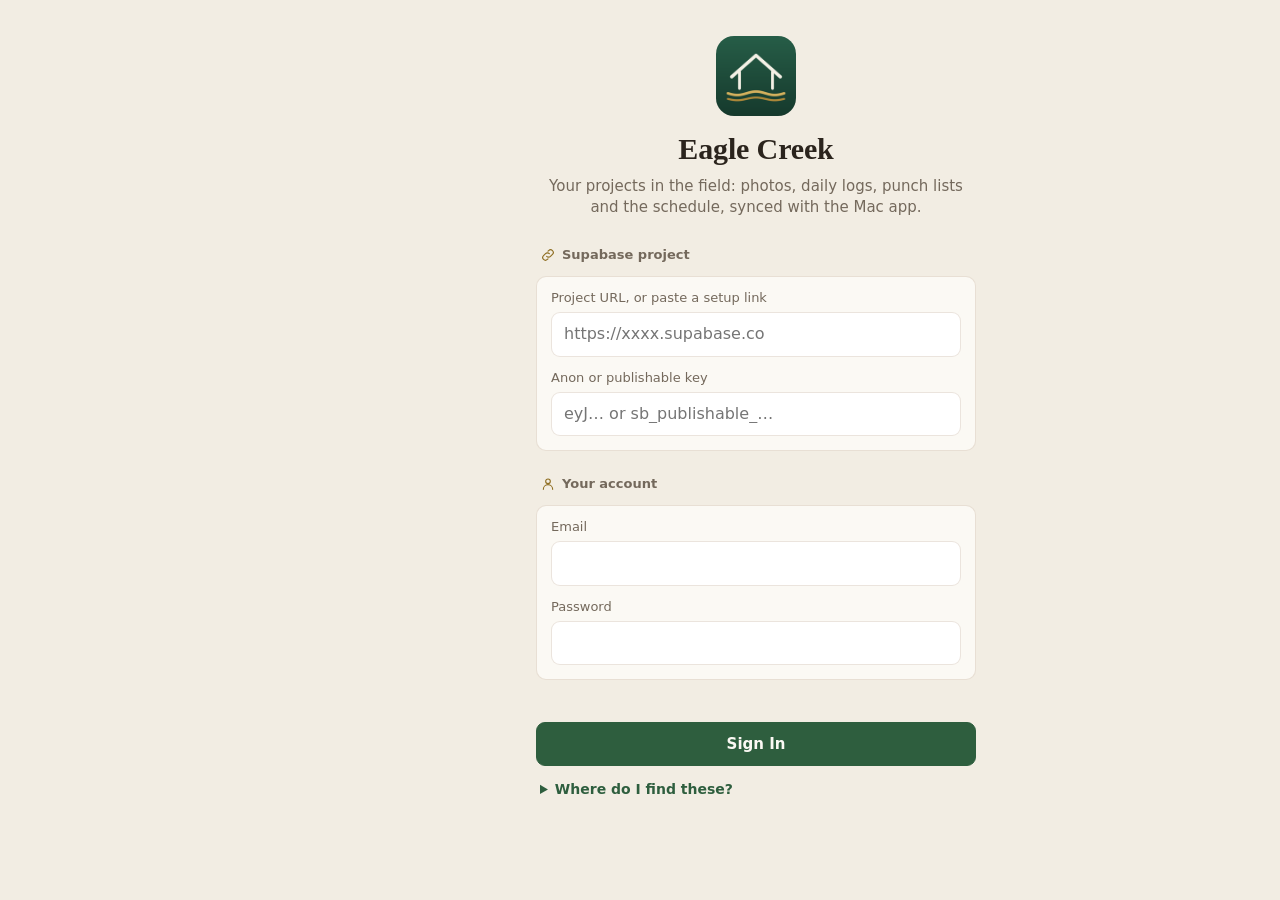
==== commit 42cfaeb7: "Save emails from Gmail to projects and a business archive (1.10.0) Label an email "Eagle Creek/<proj" ====
--- a/index.html
+++ b/index.html
@@ -44,5 +44,6 @@
   <script src="money.js"></script>
   <script src="contracts.js"></script>
   <script src="travel.js"></script>
+  <script src="mail.js"></script>
 </body>
 </html>
--- a/app.css
+++ b/app.css
@@ -495,3 +495,16 @@
 .chips .chip-ic { width: 15px; height: 15px; vertical-align: -3px; margin-right: 5px; }
 .fs-title { display: inline-flex; align-items: center; gap: 6px; }
 .fs-head .fs-ic { width: 16px; height: 16px; color: var(--gold); }
+
+/* Emails saved from Gmail (mail.js) */
+.how-save { padding: 10px 14px; }
+.how-save .hs-line { display: flex; align-items: center; gap: 10px; font-size: 14.5px; padding: 4px 0; }
+.how-save .hs-line > div { flex: 1; min-width: 0; overflow-wrap: anywhere; }
+.how-save .hs-line .ic { width: 18px; height: 18px; flex: none; }
+.how-save .addr { font-weight: 600; }
+.how-save .btn.sm { flex: none; min-height: 32px; padding: 4px 10px; }
+.row .email-snip { display: -webkit-box; -webkit-line-clamp: 2; -webkit-box-orient: vertical; overflow: hidden; }
+.row .email-att { display: inline-flex; flex-direction: row; align-items: center; gap: 3px; color: var(--muted); font-size: 13px; }
+.email-text { white-space: pre-wrap; overflow-wrap: anywhere; font-size: 14.5px; max-height: 320px; overflow: auto; }
+ol.steps { margin: 6px 0 4px; padding-left: 20px; font-size: 14.5px; line-height: 1.45; }
+ol.steps li { margin-bottom: 5px; }
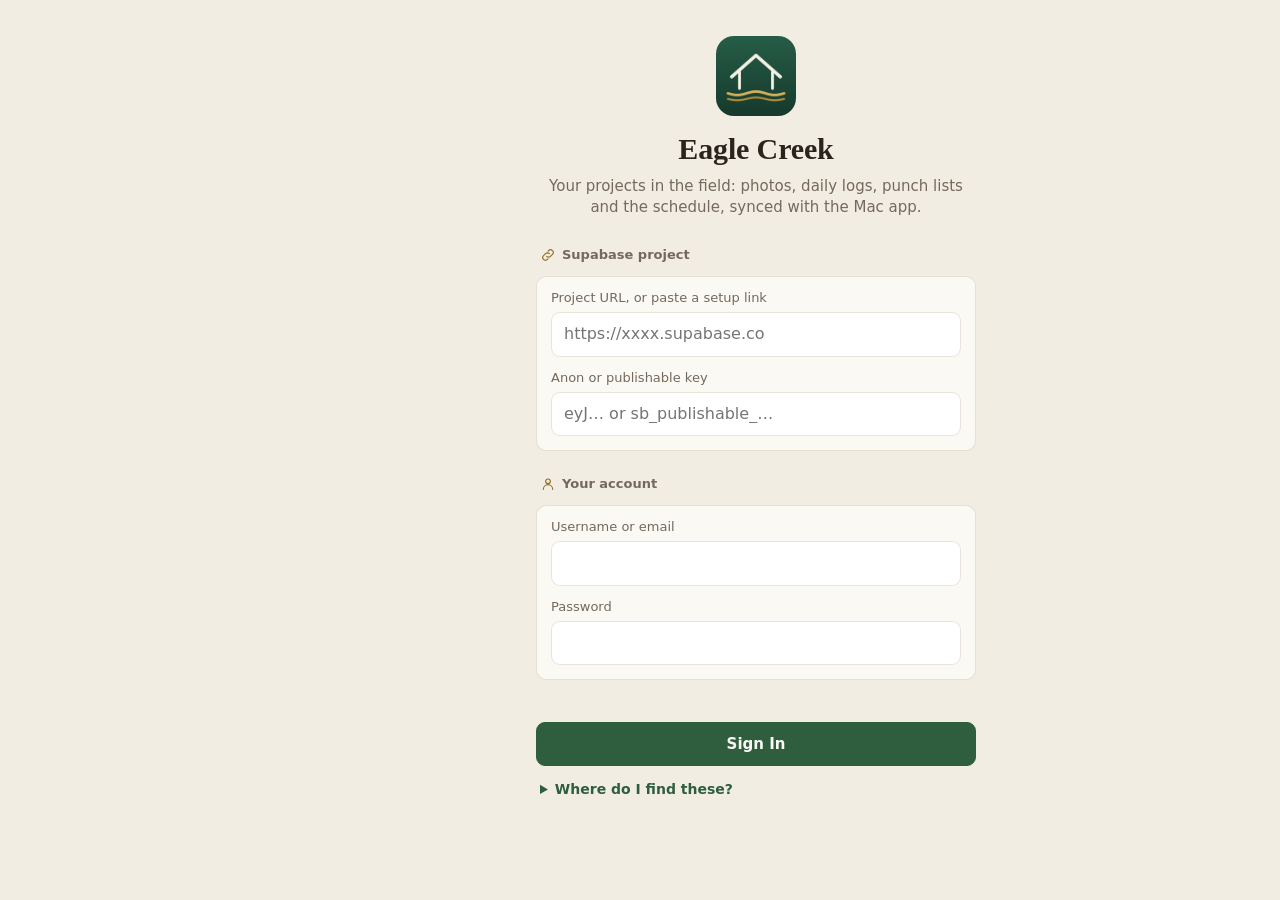
==== commit d315accd: "Team sign-in with usernames and per-area access (1.14.0) - Sign in with a username (or email); confi" ====
--- a/index.html
+++ b/index.html
@@ -14,16 +14,10 @@
 <link rel="manifest" href="manifest.webmanifest">
 <link rel="icon" href="icon-32.png" sizes="32x32">
 <link rel="apple-touch-icon" href="icon-180.png">
-<script>
-  // Light, Dark or match the device, chosen in Settings (Light by default, like the Mac app).
-  (function () {
-    var choice = 'light';
-    try { choice = localStorage.getItem('ec-theme') || 'light'; } catch (e) {}
-    var dark = choice === 'dark' || (choice === 'system' && window.matchMedia && matchMedia('(prefers-color-scheme: dark)').matches);
-    document.documentElement.setAttribute('data-theme', dark ? 'dark' : 'light');
-    document.querySelector('meta[name=theme-color]').setAttribute('content', dark ? '#1B1916' : '#F2EDE3');
-  })();
-</script>
+<!-- What the app may talk to: its own files, your Supabase project, and the weather and exchange-rate
+     services. Nothing else can load or receive data, even if a bug tried. -->
+<meta http-equiv="Content-Security-Policy" content="default-src 'self'; script-src 'self'; style-src 'self' 'unsafe-inline'; img-src 'self' data: blob: http://localhost:* https://*.supabase.co; connect-src 'self' http://localhost:* http://127.0.0.1:* https://*.supabase.co wss://*.supabase.co https://geocoding-api.open-meteo.com https://api.open-meteo.com https://archive-api.open-meteo.com https://www.bankofcanada.ca https://api.frankfurter.dev; worker-src 'self' blob:; font-src 'self'; object-src 'none'; base-uri 'self'; form-action 'self'">
+<script src="theme.js"></script>
 <link rel="stylesheet" href="app.css">
 </head>
 <body>
@@ -35,7 +29,10 @@
 <div id="sheet-root"></div>
 <div id="toast" role="status" aria-live="polite"></div>
 <input type="file" id="picker" hidden>
+<script src="config.js"></script>
+<script src="lock.js"></script>
 <script src="app.js"></script>
+<script src="team.js"></script>
 <script src="icons.js"></script>
 <script src="plans.js"></script>
 <script src="contacts.js"></script>
@@ -44,6 +41,7 @@
   <script src="money.js"></script>
   <script src="contracts.js"></script>
   <script src="travel.js"></script>
+  <script src="feed.js"></script>
   <script src="mail.js"></script>
 </body>
 </html>
--- a/app.css
+++ b/app.css
@@ -508,3 +508,24 @@
 .email-text { white-space: pre-wrap; overflow-wrap: anywhere; font-size: 14.5px; max-height: 320px; overflow: auto; }
 ol.steps { margin: 6px 0 4px; padding-left: 20px; font-size: 14.5px; line-height: 1.45; }
 ol.steps li { margin-bottom: 5px; }
+
+/* ----- The app lock (lock.js): PIN pad on a plain page */
+.lock { display: flex; flex-direction: column; align-items: center; text-align: center; padding: calc(var(--safe-top) + 40px) 20px 30px; max-width: 360px; margin: 0 auto; min-height: 100vh; min-height: 100dvh; box-sizing: border-box; }
+.lock .logo { width: 72px; height: 72px; border-radius: 18px; margin-bottom: 14px; box-shadow: 0 2px 8px rgba(0, 0, 0, .15); }
+.lock h1 { font-family: var(--serif); font-size: 26px; margin: 0 0 6px; }
+.lock .lock-hint { color: var(--muted); font-size: 15px; margin: 0 0 22px; min-height: 20px; }
+.pin-dots { display: flex; gap: 14px; margin-bottom: 26px; }
+.pin-dots i { width: 14px; height: 14px; border-radius: 50%; border: 1.5px solid var(--leather); background: transparent; transition: background .12s; }
+.pin-dots i.on { background: var(--forest); border-color: var(--forest); }
+.keypad { display: grid; grid-template-columns: repeat(3, 74px); gap: 14px; justify-content: center; }
+.keypad button { width: 74px; height: 74px; border-radius: 50%; border: 1px solid var(--stroke); background: var(--card); font-size: 26px; font-weight: 500; color: var(--text); cursor: pointer; touch-action: manipulation; -webkit-tap-highlight-color: transparent; }
+.keypad button:active { background: var(--fill); }
+.keypad button[data-key="back"] { font-size: 22px; background: transparent; border-color: transparent; }
+.lock.busy .keypad { opacity: .5; pointer-events: none; }
+.lock-err { color: var(--danger); font-size: 14px; min-height: 20px; margin: 16px 0 0; }
+.lock-foot { display: flex; flex-direction: column; gap: 10px; margin-top: 18px; width: 100%; }
+.lock-foot .btn.link { color: var(--danger); }
+.lock.shake { animation: lockShake .35s; }
+@keyframes lockShake { 0%, 100% { transform: translateX(0); } 25% { transform: translateX(-8px); } 75% { transform: translateX(8px); } }
+.sheet .lock { min-height: 0; padding: 10px 16px 20px; }
+.sheet .lock .logo { display: none; }
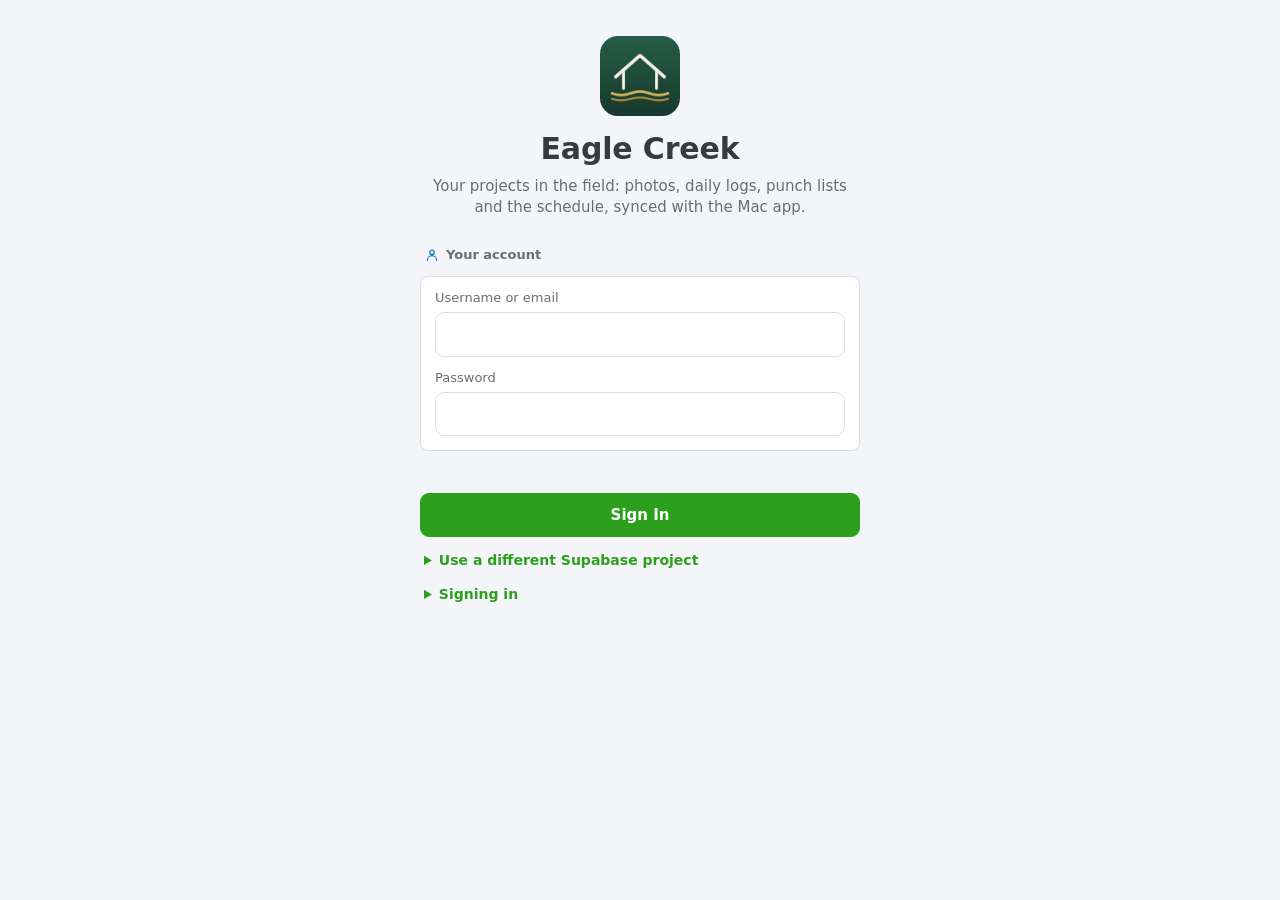
==== commit 98836bf5: "Phone app 1.16.0: QuickBooks colours White cards on a cool light grey, QuickBooks green for main but" ====
--- a/index.html
+++ b/index.html
@@ -5,7 +5,7 @@
 <meta name="viewport" content="width=device-width, initial-scale=1, viewport-fit=cover">
 <title>Eagle Creek</title>
 <meta name="description" content="Eagle Creek in the field: projects, photos, daily logs, punch lists, schedules, documents and the calendar, synced with the Mac app.">
-<meta name="theme-color" content="#F2EDE3">
+<meta name="theme-color" content="#F4F5F8">
 <meta name="apple-mobile-web-app-capable" content="yes">
 <meta name="mobile-web-app-capable" content="yes">
 <meta name="apple-mobile-web-app-status-bar-style" content="default">
--- a/app.css
+++ b/app.css
@@ -1,28 +1,29 @@
-/* Eagle Creek — the Mac app's look on a phone: forest green, brass, saddle leather and
-   parchment; flat cards with a hairline edge; serif headings and figures (New York). */
+/* Eagle Creek — the Mac apps' look on a phone, after QuickBooks Online: white cards on a cool
+   light grey, QuickBooks green for the main buttons and what's selected, blue for links, clear
+   orange and red for what needs attention, and the system font throughout. */
 :root {
-  --forest: #2E5E3E; --gold: #8F6E22; --leather: #86562F;
-  --olive: #6B7A2E; --spruce: #2F6A5E; --plum: #7A4A5C; --tan: #9C7A4E; --clay: #A0573A;
-  --walnut: #5E4632; --slate: #4A6679; --stone: #7C7469; --sage: #5F7F55;
-  --success: #4A7533; --warning: #A8640F; --danger: #A63A2C;
-  --page: #F2EDE3; --card: #FBF9F4; --sidebar: #E9E1D2; --field: #FFFFFF;
-  --stroke: rgba(134, 86, 47, .16); --fill: rgba(134, 86, 47, .08); --divider: rgba(134, 86, 47, .13);
-  --text: #2B241D; --muted: #74695C; --faint: #A0968A; --on-accent: #FBF9F4;
-  --serif: ui-serif, "New York", "Iowan Old Style", Georgia, "Times New Roman", serif;
+  --forest: #2CA01C; --gold: #0077C5; --leather: #E0750B; --link: #0077C5; --green-text: #108000;
+  --olive: #6E9A12; --spruce: #00A6A4; --plum: #7B61FF; --tan: #D39B00; --clay: #E5563A;
+  --walnut: #5B5F66; --slate: #3E6E9C; --stone: #8D9096; --sage: #3BAA6E;
+  --success: #1F8F12; --warning: #D06A00; --danger: #D52B1E;
+  --page: #F4F5F8; --card: #FFFFFF; --sidebar: #FFFFFF; --field: #FFFFFF;
+  --stroke: #DCDDE1; --fill: #EEF0F3; --divider: #E4E5E9; --selected: #E8F5E3;
+  --text: #393A3D; --muted: #6B6C72; --faint: #9A9CA3; --on-accent: #FFFFFF;
   --sans: -apple-system, BlinkMacSystemFont, "SF Pro Text", "Segoe UI", Roboto, system-ui, sans-serif;
-  --radius: 10px;
+  --serif: var(--sans);
+  --radius: 8px;
   --safe-top: env(safe-area-inset-top, 0px);
   --safe-bottom: env(safe-area-inset-bottom, 0px);
   color-scheme: light;
 }
 :root[data-theme="dark"] {
-  --forest: #4F8C60; --gold: #D2AE5A; --leather: #C99467;
-  --olive: #B2BF6E; --spruce: #79B5A6; --plum: #C990A5; --tan: #CFAE80; --clay: #DB8F6E;
-  --walnut: #B79A7E; --slate: #93AEC4; --stone: #A79F94; --sage: #A3C291;
-  --success: #8DBA6F; --warning: #E39E43; --danger: #E5735E;
-  --page: #1B1916; --card: #26231F; --sidebar: #201D19; --field: #1F1C19;
-  --stroke: rgba(210, 174, 90, .14); --fill: rgba(210, 174, 90, .08); --divider: rgba(210, 174, 90, .11);
-  --text: #EFE8DC; --muted: #A79F94; --faint: #7C7469; --on-accent: #FBF9F4;
+  --forest: #53C343; --gold: #4DB2F0; --leather: #F5A04E; --link: #4DB2F0; --green-text: #6BD45B;
+  --olive: #A8D45A; --spruce: #45D1CF; --plum: #A996FF; --tan: #F2C64B; --clay: #FF8A70;
+  --walnut: #A9AEB6; --slate: #8DB6DE; --stone: #A3A7AE; --sage: #6FD39C;
+  --success: #5CCB4C; --warning: #FFA347; --danger: #FF6B5E;
+  --page: #1C1D20; --card: #26272B; --sidebar: #222326; --field: #1F2023;
+  --stroke: rgba(255, 255, 255, .10); --fill: rgba(255, 255, 255, .07); --divider: rgba(255, 255, 255, .08); --selected: rgba(44, 160, 28, .22);
+  --text: #E6E7EA; --muted: #A3A7AE; --faint: #7E828A; --on-accent: #FFFFFF;
   color-scheme: dark;
 }
 
@@ -34,7 +35,7 @@
   overscroll-behavior-y: none;
 }
 button, input, select, textarea { font: inherit; color: inherit; }
-a { color: var(--forest); text-decoration: none; }
+a { color: var(--link); text-decoration: none; }
 h1, h2 { font-family: var(--serif); font-weight: 600; margin: 0; letter-spacing: -.005em; }
 h1 { font-size: 22px; }
 h2 { font-size: 17px; }
@@ -83,6 +84,8 @@
 /* iPad landscape and computers: a sidebar, like the Mac. */
 @media (min-width: 900px) {
   #app { padding-left: 232px; }
+  /* No sidebar (signed out, locked, setting a PIN): the page sits in the middle. */
+  #app:has(> #tabs.hidden) { padding-left: 0; }
   nav.tabs {
     top: 0; bottom: 0; right: auto; width: 232px; flex-direction: column; justify-content: flex-start; gap: 2px;
     padding: calc(var(--safe-top) + 16px) 10px 16px; border-top: 0; border-right: 1px solid var(--divider);
@@ -93,7 +96,7 @@
   nav.tabs a { flex: none; max-width: none; flex-direction: row; gap: 10px; font-size: 15px; padding: 8px 10px; }
   nav.tabs a.wide-only { display: flex; margin-top: auto; }
   nav.tabs a .ic { width: 20px; height: 20px; opacity: 1; }
-  nav.tabs a.on { background: color-mix(in srgb, var(--forest) 14%, transparent); }
+  nav.tabs a.on { background: var(--selected); color: var(--green-text); box-shadow: inset 3px 0 0 var(--forest); }
   main { padding-bottom: 40px; }
   #toast { bottom: 28px !important; }
 }
@@ -138,7 +141,7 @@
 .action .ic { width: 25px; height: 25px; color: var(--forest); }
 .action:active { background: var(--fill); }
 
-/* ---------- Cards (the Mac's Card: serif title, link on the right) ---------- */
+/* ---------- Cards (the Mac's Card: title, blue link on the right) ---------- */
 .card { background: var(--card); border: 1px solid var(--stroke); border-radius: var(--radius); padding: 14px 16px; margin-bottom: 14px; }
 .card-head { display: flex; align-items: baseline; justify-content: space-between; gap: 8px; margin: 0 0 10px; }
 .card-head h2 { font-size: 17px; }
@@ -183,16 +186,18 @@
 .dot-label::before { content: ""; width: 6px; height: 6px; border-radius: 50%; background: var(--c, var(--stone)); flex: none; }
 .alert-text { color: var(--danger); }
 
-/* Metric tiles (the Mac's MetricTile): brass title, serif figure, a light wash. */
+/* Metric tiles (the Mac's MetricTile): white, a coloured dot by a grey title, a big figure and a
+   thin coloured line along the top. */
 .tiles { display: grid; grid-template-columns: repeat(3, 1fr); gap: 10px; margin-bottom: 14px; }
 .tile {
   --a: var(--gold);
   padding: 11px 12px; border-radius: var(--radius); min-width: 0;
-  background: linear-gradient(color-mix(in srgb, var(--a) 7%, transparent), color-mix(in srgb, var(--a) 7%, transparent)), var(--card);
-  border: 1px solid color-mix(in srgb, var(--a) 22%, transparent);
-}
-.tile .tt { font-size: 13px; font-weight: 500; color: var(--a); line-height: 1.25; overflow-wrap: anywhere; }
-.tile .tv { font-family: var(--serif); font-size: 23px; font-weight: 600; font-variant-numeric: tabular-nums; margin-top: 2px; white-space: nowrap; overflow: hidden; text-overflow: ellipsis; }
+  background: var(--card);
+  border: 1px solid var(--stroke); box-shadow: inset 0 3px 0 var(--a);
+}
+.tile .tt { font-size: 13px; font-weight: 500; color: var(--muted); line-height: 1.25; overflow-wrap: anywhere; display: flex; align-items: center; gap: 6px; }
+.tile .tt::before { content: ""; width: 8px; height: 8px; border-radius: 50%; background: var(--a); flex: none; }
+.tile .tv { font-family: var(--sans); font-size: 23px; font-weight: 600; font-variant-numeric: tabular-nums; margin-top: 2px; white-space: nowrap; overflow: hidden; text-overflow: ellipsis; }
 .tile .td { font-size: 12px; color: var(--muted); margin-top: 1px; line-height: 1.3; overflow: hidden; display: -webkit-box; -webkit-line-clamp: 2; -webkit-box-orient: vertical; overflow-wrap: anywhere; }
 .progress { height: 5px; border-radius: 3px; background: var(--fill); overflow: hidden; margin-top: 6px; }
 .progress > i { display: block; height: 100%; background: var(--forest); border-radius: 3px; }
@@ -286,23 +291,23 @@
 @keyframes fade { from { opacity: 0; } to { opacity: 1; } }
 
 /* ---------- Viewer ---------- */
-.viewer { position: fixed; inset: 0; z-index: 60; background: #12100E; color: #F2EDE3; display: flex; flex-direction: column; }
+.viewer { position: fixed; inset: 0; z-index: 60; background: #111214; color: #F4F5F8; display: flex; flex-direction: column; }
 .viewer-bar { display: flex; align-items: center; gap: 6px; padding: calc(var(--safe-top) + 6px) 8px 6px; }
 .viewer-bar .t { flex: 1; min-width: 0; font-weight: 600; white-space: nowrap; overflow: hidden; text-overflow: ellipsis; text-align: center; }
-.viewer-bar .icon-btn, .viewer-foot .icon-btn { color: #F2EDE3; }
+.viewer-bar .icon-btn, .viewer-foot .icon-btn { color: #F4F5F8; }
 .viewer-body { flex: 1; min-height: 0; display: flex; align-items: center; justify-content: center; overflow: auto; position: relative; touch-action: pan-x pan-y pinch-zoom; }
 .viewer-body > img { max-width: 100%; max-height: 100%; object-fit: contain; user-select: none; -webkit-user-select: none; }
 .viewer-body iframe { width: 100%; height: 100%; border: 0; background: #fff; }
-.viewer-msg { padding: 24px; text-align: center; color: #CFC6B8; max-width: 36ch; }
+.viewer-msg { padding: 24px; text-align: center; color: #C5C8CE; max-width: 36ch; }
 .pdf-pages { align-self: flex-start; width: 100%; padding: 8px 0 20px; display: flex; flex-direction: column; align-items: center; gap: 10px; min-width: min-content; }
 .pdf-page { background: #fff; box-shadow: 0 1px 6px rgba(0,0,0,.4); flex: none; }
 .pdf-page canvas { display: block; width: 100%; height: 100%; }
 .viewer-nav { position: absolute; top: 50%; transform: translateY(-50%); width: 44px; height: 64px; border: 0; background: rgba(0,0,0,.28); color: #fff; border-radius: 10px; display: flex; align-items: center; justify-content: center; cursor: pointer; }
 .viewer-nav.prev { left: 6px; } .viewer-nav.next { right: 6px; }
-.viewer-foot { padding: 8px 12px calc(var(--safe-bottom) + 10px); display: flex; flex-direction: column; gap: 8px; align-items: center; font-size: 13px; color: #CFC6B8; }
+.viewer-foot { padding: 8px 12px calc(var(--safe-bottom) + 10px); display: flex; flex-direction: column; gap: 8px; align-items: center; font-size: 13px; color: #C5C8CE; }
 .viewer-foot .btns { display: flex; gap: 8px; flex-wrap: wrap; justify-content: center; }
-.viewer-foot .btn { background: rgba(255,255,255,.1); color: #F2EDE3; border-color: transparent; }
-.viewer-foot .btn.danger { color: #E5735E; }
+.viewer-foot .btn { background: rgba(255,255,255,.1); color: #F4F5F8; border-color: transparent; }
+.viewer-foot .btn.danger { color: #FF6B5E; }
 .zoom { display: flex; align-items: center; gap: 4px; }
 
 /* ---------- Calendar ---------- */
@@ -343,8 +348,8 @@
 .banner { display: flex; gap: 10px; align-items: flex-start; border-radius: var(--radius); padding: 10px 14px; margin-bottom: 14px; font-size: 14px; background: color-mix(in srgb, var(--c, var(--warning)) 12%, var(--card)); border: 1px solid color-mix(in srgb, var(--c, var(--warning)) 28%, transparent); }
 .banner .ic { color: var(--c, var(--warning)); margin-top: 1px; }
 
-#toast { position: fixed; left: 50%; bottom: calc(var(--safe-bottom) + 80px); transform: translateX(-50%) translateY(16px); opacity: 0; z-index: 70; background: #2B241D; color: #FBF9F4; padding: 10px 16px; border-radius: 10px; font-size: 14px; font-weight: 500; transition: opacity .2s, transform .2s; pointer-events: none; max-width: calc(100vw - 32px); box-shadow: 0 6px 20px rgba(0,0,0,.22); text-align: center; }
-:root[data-theme="dark"] #toast { background: #EFE8DC; color: #1B1916; }
+#toast { position: fixed; left: 50%; bottom: calc(var(--safe-bottom) + 80px); transform: translateX(-50%) translateY(16px); opacity: 0; z-index: 70; background: #2B2C30; color: #FFFFFF; padding: 10px 16px; border-radius: 10px; font-size: 14px; font-weight: 500; transition: opacity .2s, transform .2s; pointer-events: none; max-width: calc(100vw - 32px); box-shadow: 0 6px 20px rgba(0,0,0,.22); text-align: center; }
+:root[data-theme="dark"] #toast { background: #E6E7EA; color: #1C1D20; }
 #toast.show { opacity: 1; transform: translateX(-50%); }
 
 /* ---------- Sign in ---------- */
@@ -364,50 +369,50 @@
 .note { font-size: 13px; color: var(--muted); margin: 8px 0 2px; }
 
 /* ---------- Plan reader (plans.js) ---------- */
-.plan { position: fixed; inset: 0; z-index: 60; background: #12100E; color: #F2EDE3; display: flex; flex-direction: column; user-select: none; -webkit-user-select: none; }
-.plan-top { display: flex; align-items: center; gap: 2px; padding: calc(var(--safe-top) + 6px) 6px 6px; background: #1B1916; border-bottom: 1px solid rgba(255,255,255,.08); }
-.plan-top .icon-btn { color: #F2EDE3; }
+.plan { position: fixed; inset: 0; z-index: 60; background: #111214; color: #F4F5F8; display: flex; flex-direction: column; user-select: none; -webkit-user-select: none; }
+.plan-top { display: flex; align-items: center; gap: 2px; padding: calc(var(--safe-top) + 6px) 6px 6px; background: #1C1D20; border-bottom: 1px solid rgba(255,255,255,.08); }
+.plan-top .icon-btn { color: #F4F5F8; }
 .plan-top .icon-btn[disabled] { opacity: .3; }
-.plan-title { flex: 1; min-width: 0; background: none; border: 0; color: #F2EDE3; text-align: left; padding: 4px 6px; cursor: pointer; border-radius: 8px; display: flex; flex-direction: column; }
+.plan-title { flex: 1; min-width: 0; background: none; border: 0; color: #F4F5F8; text-align: left; padding: 4px 6px; cursor: pointer; border-radius: 8px; display: flex; flex-direction: column; }
 .plan-title:active { background: rgba(255,255,255,.08); }
 .plan-title .pt-name { font-family: var(--serif); font-weight: 600; font-size: 17px; white-space: nowrap; overflow: hidden; text-overflow: ellipsis; }
-.plan-title .pt-sub { font-size: 12.5px; color: #CFC6B8; white-space: nowrap; overflow: hidden; text-overflow: ellipsis; }
-.plan-stage { position: relative; flex: 1; min-height: 0; overflow: hidden; background: #3A3530; touch-action: none; cursor: grab; }
+.plan-title .pt-sub { font-size: 12.5px; color: #C5C8CE; white-space: nowrap; overflow: hidden; text-overflow: ellipsis; }
+.plan-stage { position: relative; flex: 1; min-height: 0; overflow: hidden; background: #34363A; touch-action: none; cursor: grab; }
 .plan-stage:active { cursor: grabbing; }
 .plan-base, .plan-detail { position: absolute; left: 0; top: 0; transform-origin: 0 0; will-change: transform; image-rendering: auto; }
 .plan-base { background: #fff; box-shadow: 0 2px 14px rgba(0,0,0,.45); }
 .plan-detail { pointer-events: none; }
 .plan-ink { position: absolute; inset: 0; width: 100%; height: 100%; pointer-events: none; overflow: visible; }
 .plan-loupe { position: absolute; width: 128px; height: 128px; border-radius: 50%; border: 3px solid #fff; box-shadow: 0 4px 18px rgba(0,0,0,.5); display: none; pointer-events: none; background: #fff; }
-.plan-msg { position: absolute; inset: 0; display: flex; align-items: center; justify-content: center; text-align: center; padding: 24px; color: #CFC6B8; }
-.plan-chip { position: absolute; right: 10px; top: 10px; display: inline-flex; align-items: center; gap: 6px; border: 0; border-radius: 999px; padding: 7px 12px; background: rgba(27, 25, 22, .78); color: #F2EDE3; font-size: 13px; font-weight: 600; cursor: pointer; backdrop-filter: blur(8px); -webkit-backdrop-filter: blur(8px); }
+.plan-msg { position: absolute; inset: 0; display: flex; align-items: center; justify-content: center; text-align: center; padding: 24px; color: #C5C8CE; }
+.plan-chip { position: absolute; right: 10px; top: 10px; display: inline-flex; align-items: center; gap: 6px; border: 0; border-radius: 999px; padding: 7px 12px; background: rgba(28, 29, 32, .78); color: #F4F5F8; font-size: 13px; font-weight: 600; cursor: pointer; backdrop-filter: blur(8px); -webkit-backdrop-filter: blur(8px); }
 .plan-chip .ic { width: 16px; height: 16px; }
-.plan-bar { background: #1B1916; border-top: 1px solid rgba(255,255,255,.08); padding-bottom: var(--safe-bottom); }
+.plan-bar { background: #1C1D20; border-top: 1px solid rgba(255,255,255,.08); padding-bottom: var(--safe-bottom); }
 .plan-tools { display: flex; justify-content: space-around; padding: 4px 4px 6px; }
-.plan-tools .pt { flex: 1; max-width: 92px; display: flex; flex-direction: column; align-items: center; gap: 2px; padding: 6px 0 5px; border: 0; border-radius: 10px; background: none; color: #CFC6B8; font-size: 11.5px; font-weight: 500; cursor: pointer; -webkit-tap-highlight-color: transparent; }
+.plan-tools .pt { flex: 1; max-width: 92px; display: flex; flex-direction: column; align-items: center; gap: 2px; padding: 6px 0 5px; border: 0; border-radius: 10px; background: none; color: #C5C8CE; font-size: 11.5px; font-weight: 500; cursor: pointer; -webkit-tap-highlight-color: transparent; }
 .plan-tools .pt .ic { width: 24px; height: 24px; }
-.plan-tools .pt.on { background: #2E5E3E; color: #fff; }
+.plan-tools .pt.on { background: #2CA01C; color: #fff; }
 .plan-tools .pt[disabled] { opacity: .35; }
 .plan-help { display: flex; align-items: center; gap: 8px; padding: 8px 10px 4px 14px; min-height: 48px; }
-.plan-help .ph-text { flex: 1; font-size: 14px; color: #F2EDE3; line-height: 1.3; }
+.plan-help .ph-text { flex: 1; font-size: 14px; color: #F4F5F8; line-height: 1.3; }
 .plan-help .ph-btns { display: flex; align-items: center; gap: 4px; }
-.plan-help .icon-btn { color: #F2EDE3; }
-.plan-help .icon-btn.on { background: #2E5E3E; }
-.plan-help .btn { background: rgba(255,255,255,.1); border-color: transparent; color: #F2EDE3; }
-.plan-help .btn.primary { background: #4F8C60; }
+.plan-help .icon-btn { color: #F4F5F8; }
+.plan-help .icon-btn.on { background: #2CA01C; }
+.plan-help .btn { background: rgba(255,255,255,.1); border-color: transparent; color: #F4F5F8; }
+.plan-help .btn.primary { background: #53C343; }
 .plan-info { padding: 10px 12px 8px; }
 .pi-row { display: flex; align-items: center; gap: 10px; }
 .pi-row + .pi-row { margin-top: 8px; }
-.pi-row .input { flex: 1; min-height: 40px; padding: 8px 12px; background: #2A2622; border-color: rgba(255,255,255,.12); color: #F2EDE3; }
-.pi-row .btn { background: rgba(255,255,255,.1); border-color: transparent; color: #F2EDE3; }
-.pi-value { flex: 1; font-size: 15px; color: #CFC6B8; }
-.pi-value b { color: #F2EDE3; font-family: var(--serif); font-size: 19px; font-variant-numeric: tabular-nums; margin-right: 2px; }
+.pi-row .input { flex: 1; min-height: 40px; padding: 8px 12px; background: #2A2B2F; border-color: rgba(255,255,255,.12); color: #F4F5F8; }
+.pi-row .btn { background: rgba(255,255,255,.1); border-color: transparent; color: #F4F5F8; }
+.pi-value { flex: 1; font-size: 15px; color: #C5C8CE; }
+.pi-value b { color: #F4F5F8; font-family: var(--serif); font-size: 19px; font-variant-numeric: tabular-nums; margin-right: 2px; }
 .pi-dot { width: 14px; height: 14px; border-radius: 50%; flex: none; }
 .pi-swatches { display: flex; gap: 6px; }
 .pi-swatch { width: 24px; height: 24px; border-radius: 50%; border: 2px solid transparent; cursor: pointer; padding: 0; }
 .pi-swatch.on { border-color: #fff; box-shadow: 0 0 0 1.5px rgba(0,0,0,.4); }
-.danger-ic { color: #E5735E !important; }
-.pi-hint { font-size: 12px; color: #A79F94; margin-top: 6px; }
+.danger-ic { color: #FF6B5E !important; }
+.pi-hint { font-size: 12px; color: #A3A7AE; margin-top: 6px; }
 .plan .plan-dialog .sheet { color: var(--text); }
 .plan-dialog, .plan-dialog input, .pi-row input { user-select: text; -webkit-user-select: text; }
 .kv span.total-v { color: var(--text); font-family: var(--serif); font-weight: 600; font-size: 17px; font-variant-numeric: tabular-nums; }
@@ -493,6 +498,12 @@
 .seg .seg-ic { width: 16px; height: 16px; opacity: .72; }
 .seg .on .seg-ic { opacity: 1; }
 .chips .chip-ic { width: 15px; height: 15px; vertical-align: -3px; margin-right: 5px; }
+/* Photo folders: how many photos each holds, and the viewer's "move to folder" picker. */
+.chips .ct { margin-left: 6px; opacity: .6; font-variant-numeric: tabular-nums; }
+.chips button.on .ct { opacity: .85; }
+.folder-pick { position: relative; overflow: hidden; max-width: 100%; }
+.folder-pick span { overflow: hidden; text-overflow: ellipsis; }
+.folder-pick select { position: absolute; inset: 0; width: 100%; height: 100%; opacity: 0; cursor: pointer; font-size: 16px; }
 .fs-title { display: inline-flex; align-items: center; gap: 6px; }
 .fs-head .fs-ic { width: 16px; height: 16px; color: var(--gold); }
 
